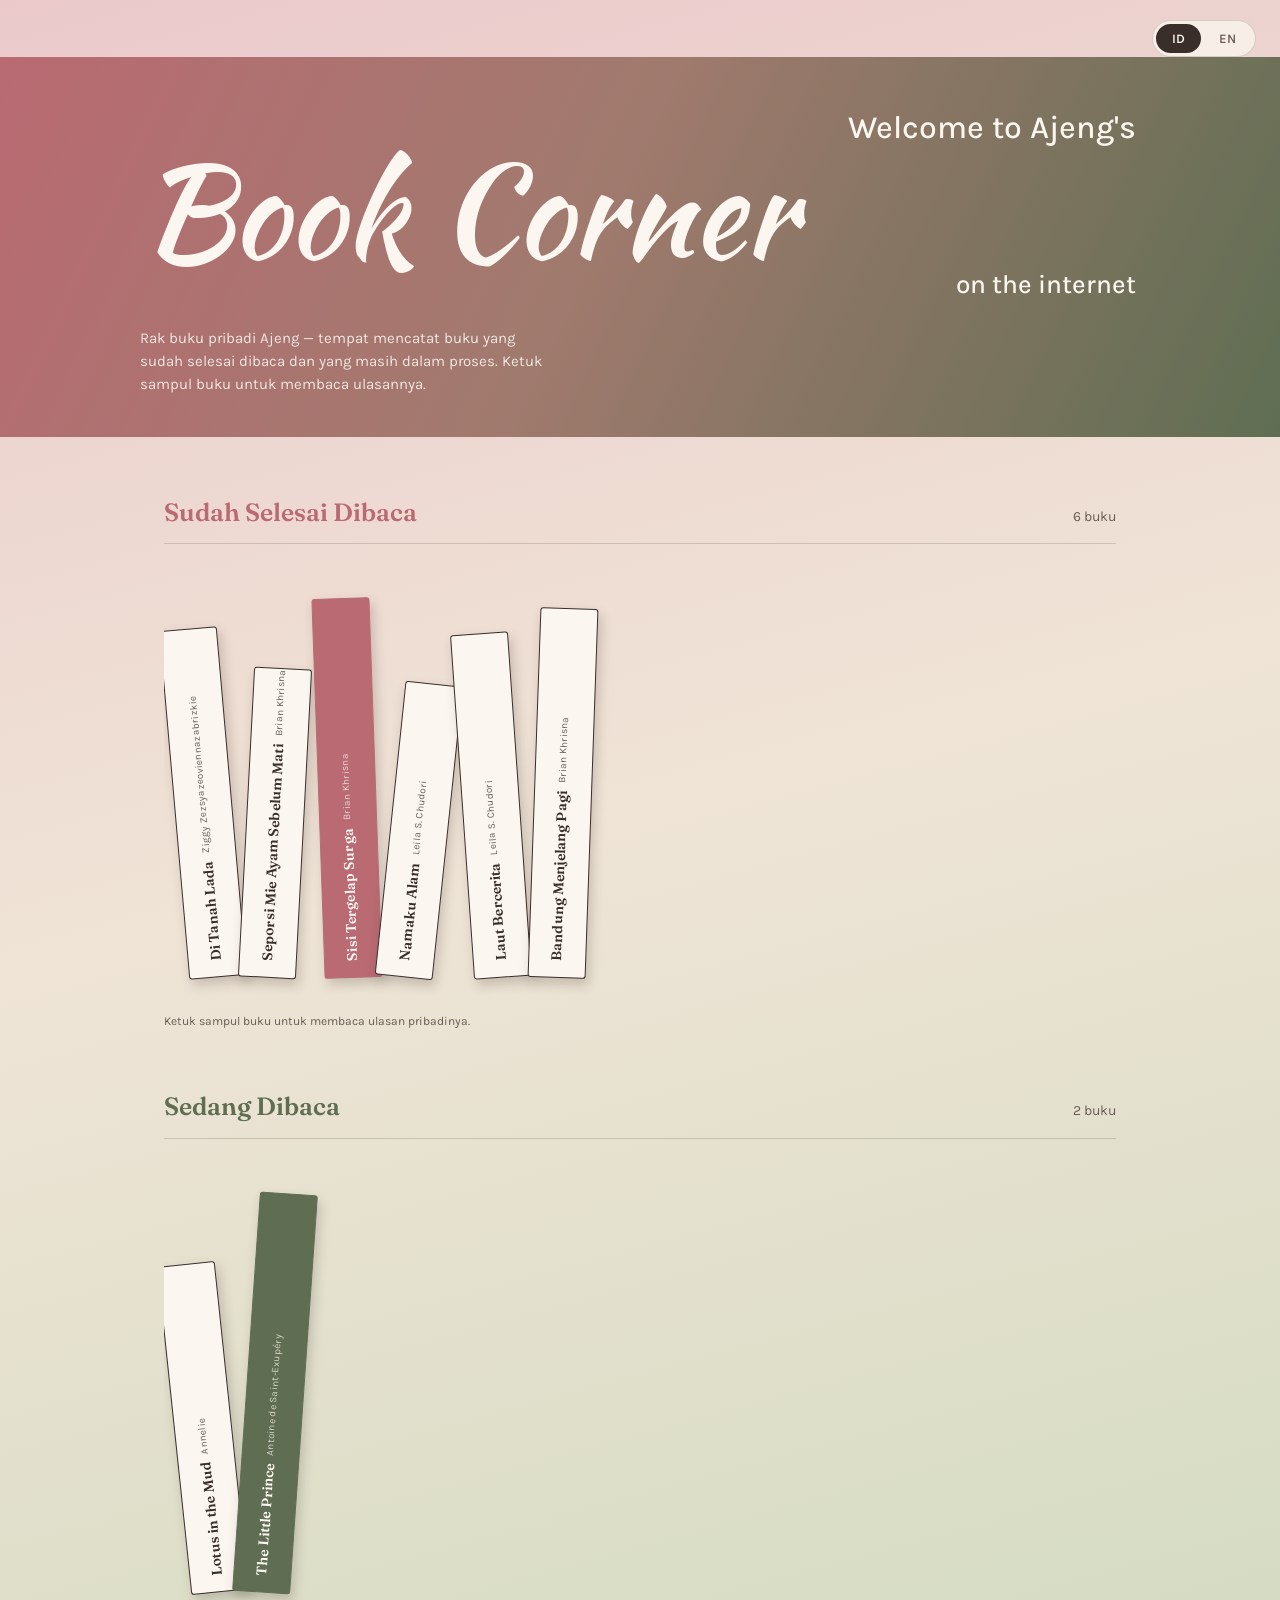
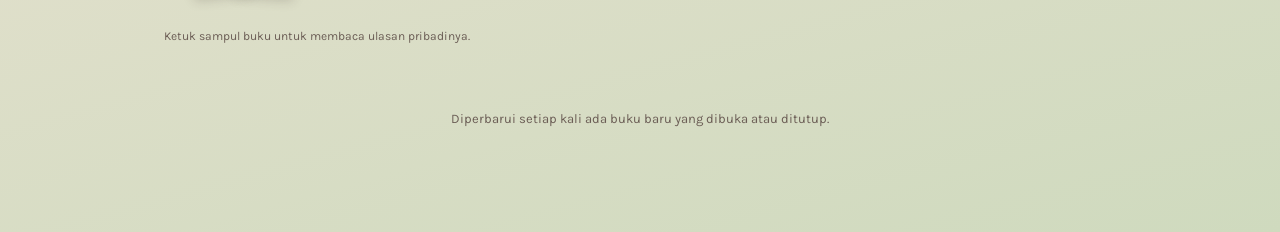
==== index.html @ 212b7562 "Add files via upload" ====
<!DOCTYPE html>
<html lang="id">
<head>
<meta charset="UTF-8">
<meta name="viewport" content="width=device-width, initial-scale=1.0">
<title>Ajeng's Book Corner</title>
<link rel="preconnect" href="https://fonts.googleapis.com">
<link rel="preconnect" href="https://fonts.gstatic.com" crossorigin>
<link href="https://fonts.googleapis.com/css2?family=Fraunces:ital,opsz,wght@0,9..144,500;0,9..144,600;1,9..144,500&family=Kaushan+Script&family=Karla:wght@400;500;600&display=swap" rel="stylesheet">
<link rel="stylesheet" href="styles.css">
<style>
  /* ---- Hero band (mirrors the reference title crop) ---- */
  .hero-band{
    background: linear-gradient(115deg, var(--pink-deep) 0%, #A17A6E 45%, var(--green-deep) 100%);
    color: var(--paper-soft);
    padding: 46px 24px 40px;
    overflow: hidden;
  }

  .hero-inner{ max-width: 1000px; margin: 0 auto; }

  .hero-line1{
    margin: 0;
    text-align: right;
    font-family: 'Karla', sans-serif;
    font-weight: 500;
    font-size: clamp(20px, 3.4vw, 32px);
    padding-right: 4px;
  }

  .hero-script{
    margin: -6px 0 -10px;
    font-family: 'Kaushan Script', cursive;
    font-weight: 400;
    font-size: clamp(52px, 11vw, 128px);
    line-height: 1;
    color: var(--paper-soft);
  }

  .hero-line3{
    margin: 0;
    text-align: right;
    font-family: 'Karla', sans-serif;
    font-weight: 500;
    font-size: clamp(18px, 2.6vw, 26px);
    padding-right: 4px;
  }

  .hero-sub{
    max-width: 46ch;
    margin: 22px 0 0;
    color: rgba(251,247,240,0.88);
    font-size: 15px;
  }

  /* ---- Shelf sections ---- */
  .shelf{ margin-top: 56px; }

  .shelf-head{
    display:flex;
    align-items: baseline;
    justify-content: space-between;
    gap: 16px;
    border-bottom: 1px solid var(--line);
    padding-bottom: 12px;
    margin-bottom: 8px;
  }

  .shelf-head h2{
    font-family: 'Fraunces', serif;
    font-weight: 600;
    font-size: 25px;
    margin: 0;
  }

  .shelf.finished .shelf-head h2{ color: var(--pink-deep); }
  .shelf.reading .shelf-head h2{ color: var(--green-deep); }

  .shelf-count{ font-size: 14px; color: var(--ink-soft); white-space: nowrap; }

  /* ---- Tilted spine shelf ---- */
  .shelf-visual{
    display:flex;
    align-items: flex-end;
    gap: 14px;
    padding: 46px 10px 30px;
    overflow-x: auto;
    overflow-y: visible;
  }

  .spine{
    flex-shrink: 0;
    width: 58px;
    height: var(--h, 330px);
    background: var(--paper-soft);
    border: 1px solid var(--ink);
    border-radius: 3px;
    display: flex;
    align-items: center;
    justify-content: center;
    padding: 16px 6px;
    text-decoration: none;
    color: var(--ink);
    box-shadow: 3px 6px 12px rgba(58,46,42,0.22);
    transform: rotate(var(--rot, 0deg));
    transition: transform 0.2s ease;
    cursor: pointer;
  }

  .spine:hover, .spine:focus-visible{
    transform: rotate(var(--rot, 0deg)) translateY(-10px);
  }

  .spine--accent-pink{ background: var(--pink-deep); color: var(--paper-soft); border-color: var(--pink-deep); }
  .spine--accent-green{ background: var(--green-deep); color: var(--paper-soft); border-color: var(--green-deep); }

  .spine-text{
    writing-mode: vertical-rl;
    transform: rotate(180deg);
    display: flex;
    align-items: center;
    gap: 8px;
    height: 100%;
  }

  .spine-title{
    font-family: 'Fraunces', serif;
    font-weight: 600;
    font-size: 14px;
    letter-spacing: 0.01em;
    white-space: nowrap;
  }

  .spine-author{
    font-family: 'Karla', sans-serif;
    font-size: 10px;
    letter-spacing: 0.03em;
    white-space: nowrap;
    opacity: 0.75;
  }

  .shelf-note{
    font-size: 12px;
    color: var(--ink-soft);
    margin: 4px 0 0;
  }

  @media (max-width: 640px){
    .hero-band{ padding: 34px 18px 30px; }
    .hero-line1, .hero-line3{ text-align: left; }
    .shelf-visual{ justify-content: flex-start; }
  }
</style>
</head>
<body>

  <div class="topbar">
    <div class="lang-toggle" role="group" aria-label="Language / Bahasa">
      <button type="button" id="btn-id" aria-pressed="true">ID</button>
      <button type="button" id="btn-en" aria-pressed="false">EN</button>
    </div>
  </div>

  <div class="hero-band">
    <div class="hero-inner">
      <p class="hero-line1">Welcome to Ajeng's</p>
      <h1 class="hero-script">Book Corner</h1>
      <p class="hero-line3">on the internet</p>
      <p class="hero-sub" data-lang="id">Rak buku pribadi Ajeng — tempat mencatat buku yang sudah selesai dibaca dan yang masih dalam proses. Ketuk sampul buku untuk membaca ulasannya.</p>
      <p class="hero-sub" data-lang="en">Ajeng's personal shelf — a place to keep track of the books she's finished and the ones she's still working through. Tap a spine to read the review.</p>
    </div>
  </div>

  <div class="wrap">

    <section class="shelf finished">
      <div class="shelf-head">
        <h2 data-lang="id">Sudah Selesai Dibaca</h2>
        <h2 data-lang="en">Finished Reading</h2>
        <span class="shelf-count">6 <span data-lang="id">buku</span><span data-lang="en">books</span></span>
      </div>

      <div class="shelf-visual">
        <a class="spine" style="--rot:-5deg; --h:350px;" href="review.html?book=di-tanah-lada" aria-label="Di Tanah Lada oleh Ziggy Zezsyazeoviennazabrizkie — baca review">
          <span class="spine-text">
            <span class="spine-title">Di Tanah Lada</span>
            <span class="spine-author">Ziggy Zezsyazeoviennazabrizkie</span>
          </span>
        </a>

        <a class="spine" style="--rot:3deg; --h:310px;" href="review.html?book=seporsi-mie-ayam-sebelum-mati" aria-label="Seporsi Mie Ayam Sebelum Mati oleh Brian Khrisna — baca review">
          <span class="spine-text">
            <span class="spine-title">Seporsi Mie Ayam Sebelum Mati</span>
            <span class="spine-author">Brian Khrisna</span>
          </span>
        </a>

        <a class="spine spine--accent-pink" style="--rot:-2deg; --h:380px;" href="review.html?book=sisi-tergelap-surga" aria-label="Sisi Tergelap Surga oleh Brian Khrisna — baca review">
          <span class="spine-text">
            <span class="spine-title">Sisi Tergelap Surga</span>
            <span class="spine-author">Brian Khrisna</span>
          </span>
        </a>

        <a class="spine" style="--rot:6deg; --h:295px;" href="review.html?book=namaku-alam" aria-label="Namaku Alam oleh Leila S. Chudori — baca review">
          <span class="spine-text">
            <span class="spine-title">Namaku Alam</span>
            <span class="spine-author">Leila S. Chudori</span>
          </span>
        </a>

        <a class="spine" style="--rot:-4deg; --h:345px;" href="review.html?book=laut-bercerita" aria-label="Laut Bercerita oleh Leila S. Chudori — baca review">
          <span class="spine-text">
            <span class="spine-title">Laut Bercerita</span>
            <span class="spine-author">Leila S. Chudori</span>
          </span>
        </a>

        <a class="spine" style="--rot:2deg; --h:370px;" href="review.html?book=bandung-menjelang-pagi" aria-label="Bandung Menjelang Pagi oleh Brian Khrisna — baca review">
          <span class="spine-text">
            <span class="spine-title">Bandung Menjelang Pagi</span>
            <span class="spine-author">Brian Khrisna</span>
          </span>
        </a>
      </div>
      <p class="shelf-note" data-lang="id">Ketuk sampul buku untuk membaca ulasan pribadinya.</p>
      <p class="shelf-note" data-lang="en">Tap a spine to read its personal review.</p>
    </section>

    <section class="shelf reading">
      <div class="shelf-head">
        <h2 data-lang="id">Sedang Dibaca</h2>
        <h2 data-lang="en">Currently Reading</h2>
        <span class="shelf-count">2 <span data-lang="id">buku</span><span data-lang="en">books</span></span>
      </div>

      <div class="shelf-visual">
        <a class="spine" style="--rot:-6deg; --h:330px;" href="review.html?book=lotus-in-the-mud" aria-label="Lotus in the Mud oleh Annelie — baca review">
          <span class="spine-text">
            <span class="spine-title">Lotus in the Mud</span>
            <span class="spine-author">Annelie</span>
          </span>
        </a>

        <a class="spine spine--accent-green" style="--rot:4deg; --h:400px;" href="review.html?book=the-little-prince" aria-label="The Little Prince oleh Antoine de Saint-Exupéry — baca review">
          <span class="spine-text">
            <span class="spine-title">The Little Prince</span>
            <span class="spine-author">Antoine de Saint-Exupéry</span>
          </span>
        </a>
      </div>
      <p class="shelf-note" data-lang="id">Ketuk sampul buku untuk membaca ulasan pribadinya.</p>
      <p class="shelf-note" data-lang="en">Tap a spine to read its personal review.</p>
    </section>

    <footer>
      <p data-lang="id">Diperbarui setiap kali ada buku baru yang dibuka atau ditutup.</p>
      <p data-lang="en">Updated every time a new book gets opened or closed.</p>
    </footer>

  </div>

<script>
  const body = document.body;
  const btnId = document.getElementById('btn-id');
  const btnEn = document.getElementById('btn-en');

  function setLang(lang){
    const isEn = lang === 'en';
    body.classList.toggle('lang-en', isEn);
    body.setAttribute('lang', lang);
    btnId.setAttribute('aria-pressed', String(!isEn));
    btnEn.setAttribute('aria-pressed', String(isEn));
  }

  btnId.addEventListener('click', () => setLang('id'));
  btnEn.addEventListener('click', () => setLang('en'));
</script>

</body>
</html>
---- styles.css ----
:root{
  --pink: #D8959B;
  --pink-deep: #B96A72;
  --green: #829672;
  --green-deep: #5F6E52;
  --paper: #F5EFE6;
  --paper-soft: #FBF7F0;
  --ink: #3A2E2A;
  --ink-soft: #6B5D55;
  --line: rgba(58,46,42,0.18);
}

*{ box-sizing: border-box; }
html{ scroll-behavior: smooth; }

body{
  margin:0;
  font-family: 'Karla', sans-serif;
  color: var(--ink);
  background: linear-gradient(165deg, #EBC9CB 0%, #EFE4D6 45%, #CFDABE 100%);
  line-height: 1.55;
  min-height: 100vh;
}

a{ color: inherit; }
:focus-visible{ outline: 2px solid var(--ink); outline-offset: 3px; }

.wrap{ max-width: 1000px; margin: 0 auto; padding: 0 24px 90px; }

/* ---- Top bar / language toggle (shared) ---- */
.topbar{
  display:flex;
  justify-content: flex-end;
  padding: 20px 24px 0;
}

.lang-toggle{
  display:flex;
  background: rgba(251,247,240,0.75);
  border: 1px solid var(--line);
  border-radius: 999px;
  padding: 3px;
  gap: 2px;
}

.lang-toggle button{
  font-family: 'Karla', sans-serif;
  font-size: 13px;
  font-weight: 600;
  border: none;
  background: transparent;
  color: var(--ink-soft);
  padding: 7px 16px;
  border-radius: 999px;
  cursor: pointer;
  transition: background 0.2s ease, color 0.2s ease;
}

.lang-toggle button[aria-pressed="true"]{
  background: var(--ink);
  color: var(--paper-soft);
}

footer{
  margin-top: 64px;
  text-align:center;
  font-size: 13px;
  color: var(--ink-soft);
}

/* ---- i18n visibility (shared) ---- */
[data-lang="en"]{ display: none; }
body.lang-en [data-lang="id"]{ display: none; }
body.lang-en [data-lang="en"]{ display: initial; }

@media (prefers-reduced-motion: reduce){
  html{ scroll-behavior: auto; }
  *{ transition: none !important; }
}
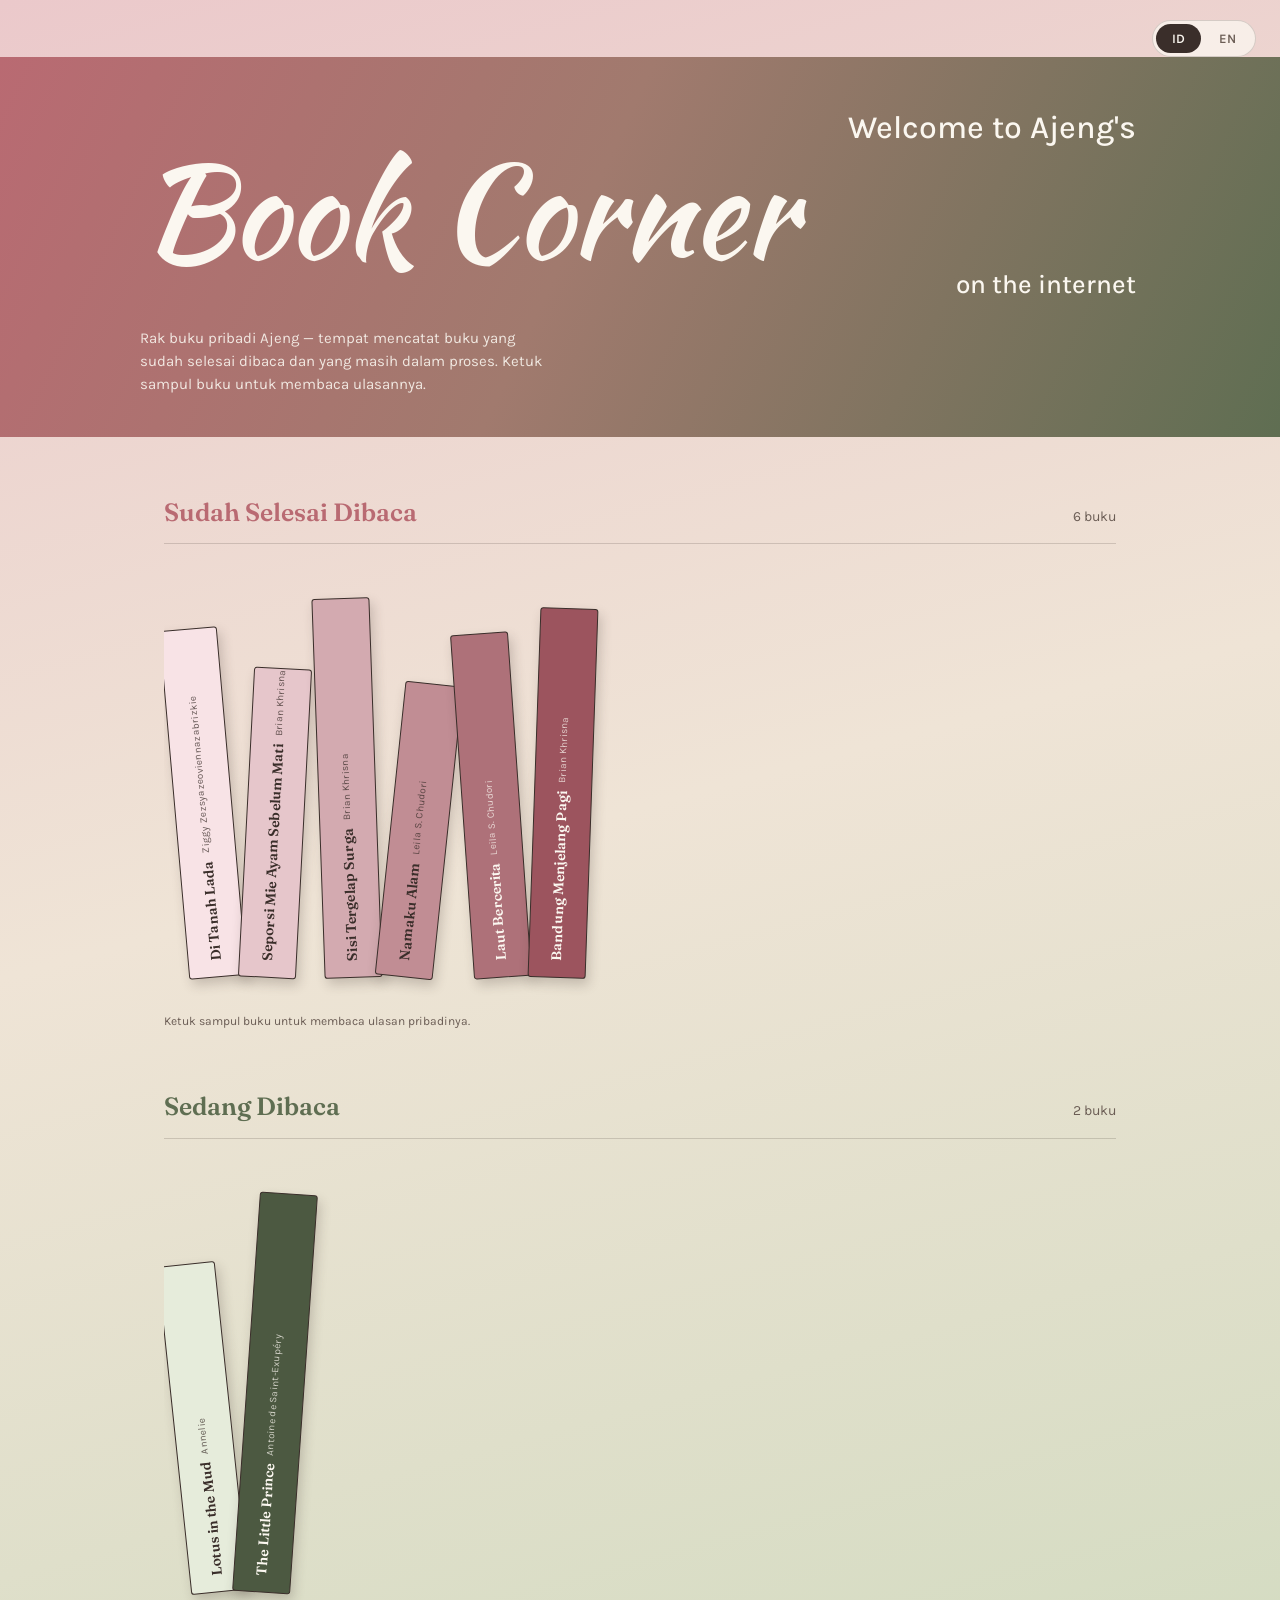
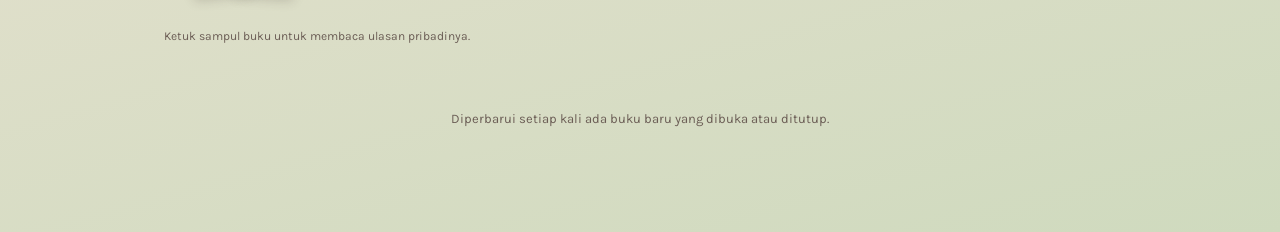
==== commit f9b77688: "Add files via upload" ====
--- a/index.html
+++ b/index.html
@@ -111,8 +111,20 @@
     transform: rotate(var(--rot, 0deg)) translateY(-10px);
   }
 
-  .spine--accent-pink{ background: var(--pink-deep); color: var(--paper-soft); border-color: var(--pink-deep); }
-  .spine--accent-green{ background: var(--green-deep); color: var(--paper-soft); border-color: var(--green-deep); }
+  .spine--accent-pink{ background: var(--pink-deep); color: var(--paper-soft); border-color: var(--ink); }
+  .spine--accent-green{ background: var(--green-deep); color: var(--paper-soft); border-color: var(--ink); }
+
+  /* Finished shelf: light pink -> deep pink gradient, one shade per book */
+  .spine--pink-1{ background: #F8E3E6; color: var(--ink); }
+  .spine--pink-2{ background: #E6C6CB; color: var(--ink); }
+  .spine--pink-3{ background: #D3AAB0; color: var(--ink); }
+  .spine--pink-4{ background: #C18D94; color: var(--ink); }
+  .spine--pink-5{ background: #AE7179; color: var(--paper-soft); }
+  .spine--pink-6{ background: #9C545E; color: var(--paper-soft); }
+
+  /* Reading shelf: light sage -> deep sage gradient, one shade per book */
+  .spine--sage-1{ background: #E6ECDB; color: var(--ink); }
+  .spine--sage-2{ background: #4C5941; color: var(--paper-soft); }
 
   .spine-text{
     writing-mode: vertical-rl;
@@ -181,42 +193,42 @@
       </div>
 
       <div class="shelf-visual">
-        <a class="spine" style="--rot:-5deg; --h:350px;" href="review.html?book=di-tanah-lada" aria-label="Di Tanah Lada oleh Ziggy Zezsyazeoviennazabrizkie — baca review">
+        <a class="spine spine--pink-1" style="--rot:-5deg; --h:350px;" href="review.html?book=di-tanah-lada" aria-label="Di Tanah Lada oleh Ziggy Zezsyazeoviennazabrizkie — baca review">
           <span class="spine-text">
             <span class="spine-title">Di Tanah Lada</span>
             <span class="spine-author">Ziggy Zezsyazeoviennazabrizkie</span>
           </span>
         </a>
 
-        <a class="spine" style="--rot:3deg; --h:310px;" href="review.html?book=seporsi-mie-ayam-sebelum-mati" aria-label="Seporsi Mie Ayam Sebelum Mati oleh Brian Khrisna — baca review">
+        <a class="spine spine--pink-2" style="--rot:3deg; --h:310px;" href="review.html?book=seporsi-mie-ayam-sebelum-mati" aria-label="Seporsi Mie Ayam Sebelum Mati oleh Brian Khrisna — baca review">
           <span class="spine-text">
             <span class="spine-title">Seporsi Mie Ayam Sebelum Mati</span>
             <span class="spine-author">Brian Khrisna</span>
           </span>
         </a>
 
-        <a class="spine spine--accent-pink" style="--rot:-2deg; --h:380px;" href="review.html?book=sisi-tergelap-surga" aria-label="Sisi Tergelap Surga oleh Brian Khrisna — baca review">
+        <a class="spine spine--pink-3" style="--rot:-2deg; --h:380px;" href="review.html?book=sisi-tergelap-surga" aria-label="Sisi Tergelap Surga oleh Brian Khrisna — baca review">
           <span class="spine-text">
             <span class="spine-title">Sisi Tergelap Surga</span>
             <span class="spine-author">Brian Khrisna</span>
           </span>
         </a>
 
-        <a class="spine" style="--rot:6deg; --h:295px;" href="review.html?book=namaku-alam" aria-label="Namaku Alam oleh Leila S. Chudori — baca review">
+        <a class="spine spine--pink-4" style="--rot:6deg; --h:295px;" href="review.html?book=namaku-alam" aria-label="Namaku Alam oleh Leila S. Chudori — baca review">
           <span class="spine-text">
             <span class="spine-title">Namaku Alam</span>
             <span class="spine-author">Leila S. Chudori</span>
           </span>
         </a>
 
-        <a class="spine" style="--rot:-4deg; --h:345px;" href="review.html?book=laut-bercerita" aria-label="Laut Bercerita oleh Leila S. Chudori — baca review">
+        <a class="spine spine--pink-5" style="--rot:-4deg; --h:345px;" href="review.html?book=laut-bercerita" aria-label="Laut Bercerita oleh Leila S. Chudori — baca review">
           <span class="spine-text">
             <span class="spine-title">Laut Bercerita</span>
             <span class="spine-author">Leila S. Chudori</span>
           </span>
         </a>
 
-        <a class="spine" style="--rot:2deg; --h:370px;" href="review.html?book=bandung-menjelang-pagi" aria-label="Bandung Menjelang Pagi oleh Brian Khrisna — baca review">
+        <a class="spine spine--pink-6" style="--rot:2deg; --h:370px;" href="review.html?book=bandung-menjelang-pagi" aria-label="Bandung Menjelang Pagi oleh Brian Khrisna — baca review">
           <span class="spine-text">
             <span class="spine-title">Bandung Menjelang Pagi</span>
             <span class="spine-author">Brian Khrisna</span>
@@ -235,14 +247,14 @@
       </div>
 
       <div class="shelf-visual">
-        <a class="spine" style="--rot:-6deg; --h:330px;" href="review.html?book=lotus-in-the-mud" aria-label="Lotus in the Mud oleh Annelie — baca review">
+        <a class="spine spine--sage-1" style="--rot:-6deg; --h:330px;" href="review.html?book=lotus-in-the-mud" aria-label="Lotus in the Mud oleh Annelie — baca review">
           <span class="spine-text">
             <span class="spine-title">Lotus in the Mud</span>
             <span class="spine-author">Annelie</span>
           </span>
         </a>
 
-        <a class="spine spine--accent-green" style="--rot:4deg; --h:400px;" href="review.html?book=the-little-prince" aria-label="The Little Prince oleh Antoine de Saint-Exupéry — baca review">
+        <a class="spine spine--sage-2" style="--rot:4deg; --h:400px;" href="review.html?book=the-little-prince" aria-label="The Little Prince oleh Antoine de Saint-Exupéry — baca review">
           <span class="spine-text">
             <span class="spine-title">The Little Prince</span>
             <span class="spine-author">Antoine de Saint-Exupéry</span>
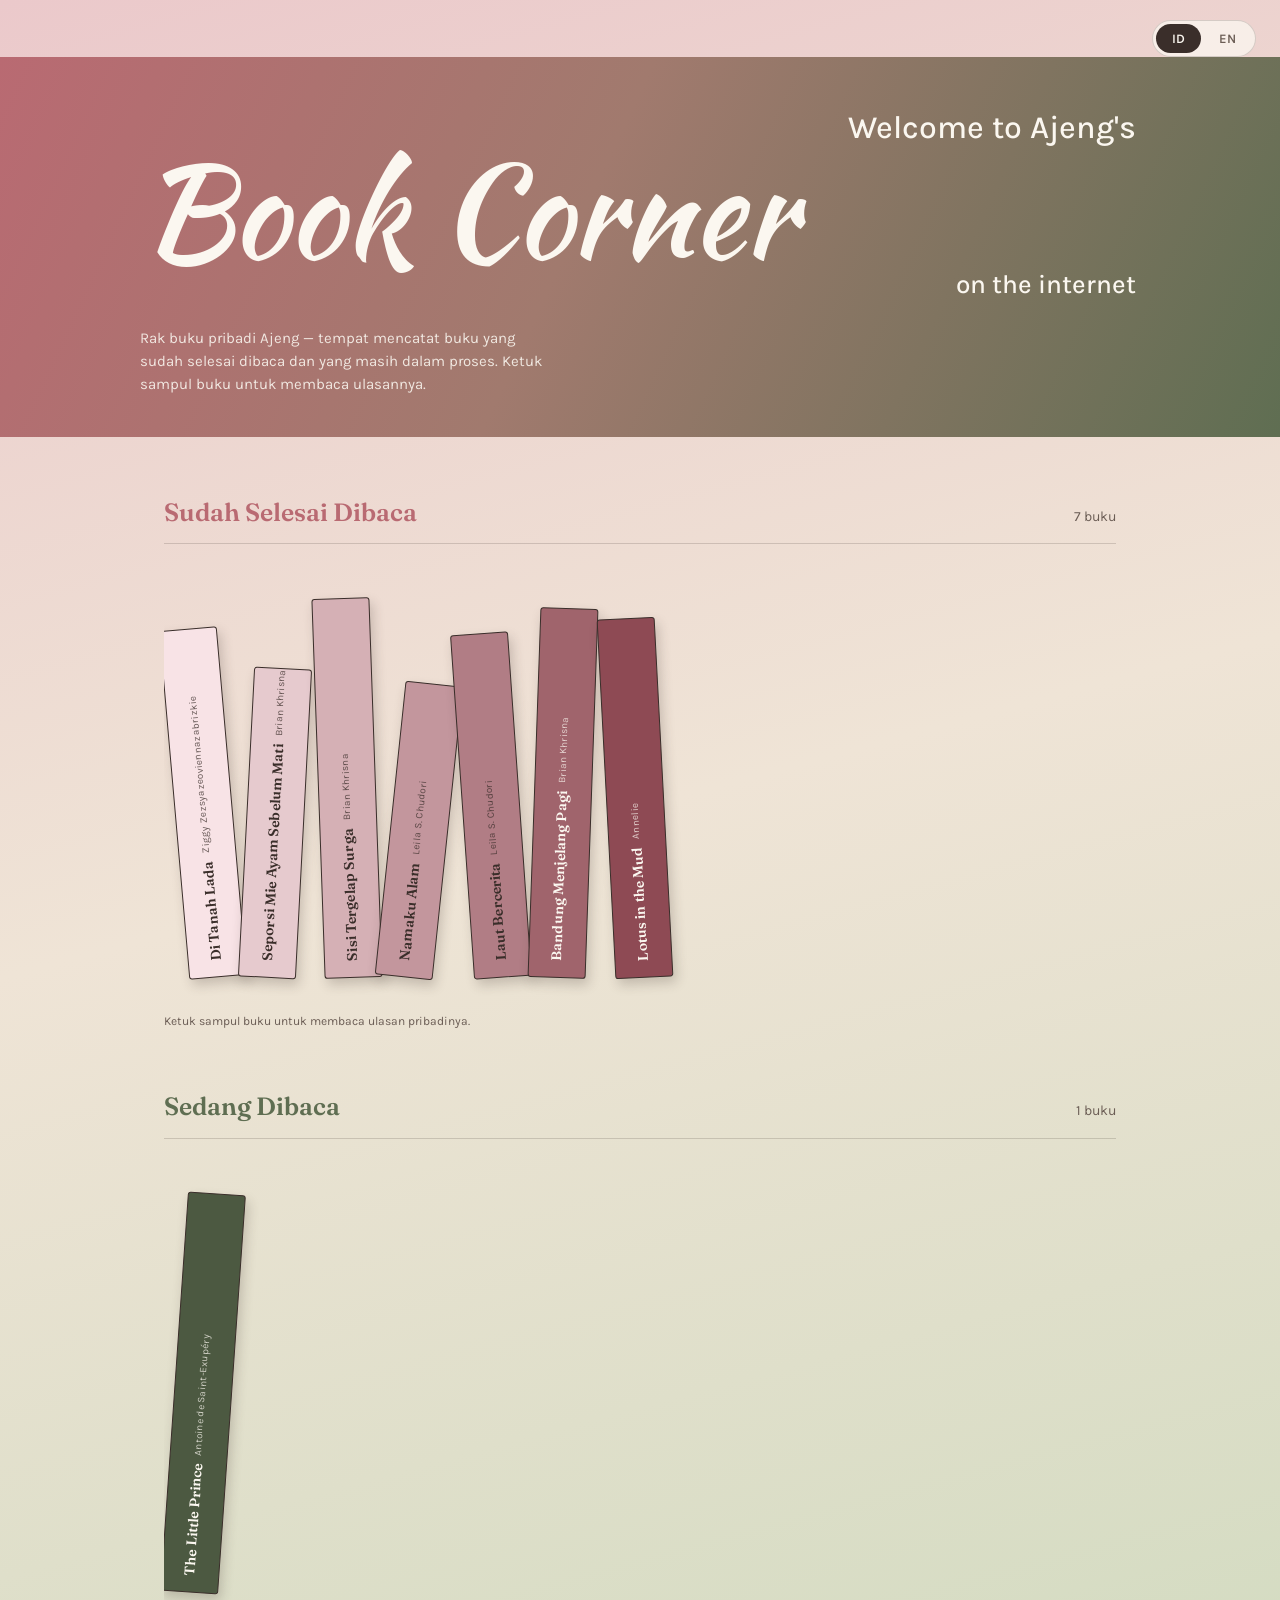
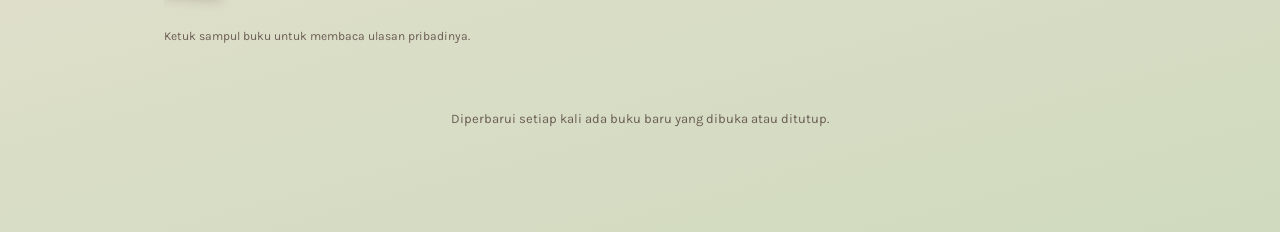
==== commit a33becb9: "Add files via upload" ====
--- a/index.html
+++ b/index.html
@@ -116,13 +116,14 @@
 
   /* Finished shelf: light pink -> deep pink gradient, one shade per book */
   .spine--pink-1{ background: #F8E3E6; color: var(--ink); }
-  .spine--pink-2{ background: #E6C6CB; color: var(--ink); }
-  .spine--pink-3{ background: #D3AAB0; color: var(--ink); }
-  .spine--pink-4{ background: #C18D94; color: var(--ink); }
-  .spine--pink-5{ background: #AE7179; color: var(--paper-soft); }
-  .spine--pink-6{ background: #9C545E; color: var(--paper-soft); }
-
-  /* Reading shelf: light sage -> deep sage gradient, one shade per book */
+  .spine--pink-2{ background: #E6CACE; color: var(--ink); }
+  .spine--pink-3{ background: #D5B0B5; color: var(--ink); }
+  .spine--pink-4{ background: #C3969D; color: var(--ink); }
+  .spine--pink-5{ background: #B17D85; color: var(--ink); }
+  .spine--pink-6{ background: #A0646C; color: var(--paper-soft); }
+  .spine--pink-7{ background: #8E4A54; color: var(--paper-soft); }
+
+  /* Reading shelf */
   .spine--sage-1{ background: #E6ECDB; color: var(--ink); }
   .spine--sage-2{ background: #4C5941; color: var(--paper-soft); }
 
@@ -189,7 +190,7 @@
       <div class="shelf-head">
         <h2 data-lang="id">Sudah Selesai Dibaca</h2>
         <h2 data-lang="en">Finished Reading</h2>
-        <span class="shelf-count">6 <span data-lang="id">buku</span><span data-lang="en">books</span></span>
+        <span class="shelf-count">7 <span data-lang="id">buku</span><span data-lang="en">books</span></span>
       </div>
 
       <div class="shelf-visual">
@@ -232,6 +233,13 @@
           <span class="spine-text">
             <span class="spine-title">Bandung Menjelang Pagi</span>
             <span class="spine-author">Brian Khrisna</span>
+          </span>
+        </a>
+
+        <a class="spine spine--pink-7" style="--rot:-3deg; --h:360px;" href="review.html?book=lotus-in-the-mud" aria-label="Lotus in the Mud oleh Annelie — baca review">
+          <span class="spine-text">
+            <span class="spine-title">Lotus in the Mud</span>
+            <span class="spine-author">Annelie</span>
           </span>
         </a>
       </div>
@@ -243,17 +251,10 @@
       <div class="shelf-head">
         <h2 data-lang="id">Sedang Dibaca</h2>
         <h2 data-lang="en">Currently Reading</h2>
-        <span class="shelf-count">2 <span data-lang="id">buku</span><span data-lang="en">books</span></span>
+        <span class="shelf-count">1 <span data-lang="id">buku</span><span data-lang="en">books</span></span>
       </div>
 
       <div class="shelf-visual">
-        <a class="spine spine--sage-1" style="--rot:-6deg; --h:330px;" href="review.html?book=lotus-in-the-mud" aria-label="Lotus in the Mud oleh Annelie — baca review">
-          <span class="spine-text">
-            <span class="spine-title">Lotus in the Mud</span>
-            <span class="spine-author">Annelie</span>
-          </span>
-        </a>
-
         <a class="spine spine--sage-2" style="--rot:4deg; --h:400px;" href="review.html?book=the-little-prince" aria-label="The Little Prince oleh Antoine de Saint-Exupéry — baca review">
           <span class="spine-text">
             <span class="spine-title">The Little Prince</span>
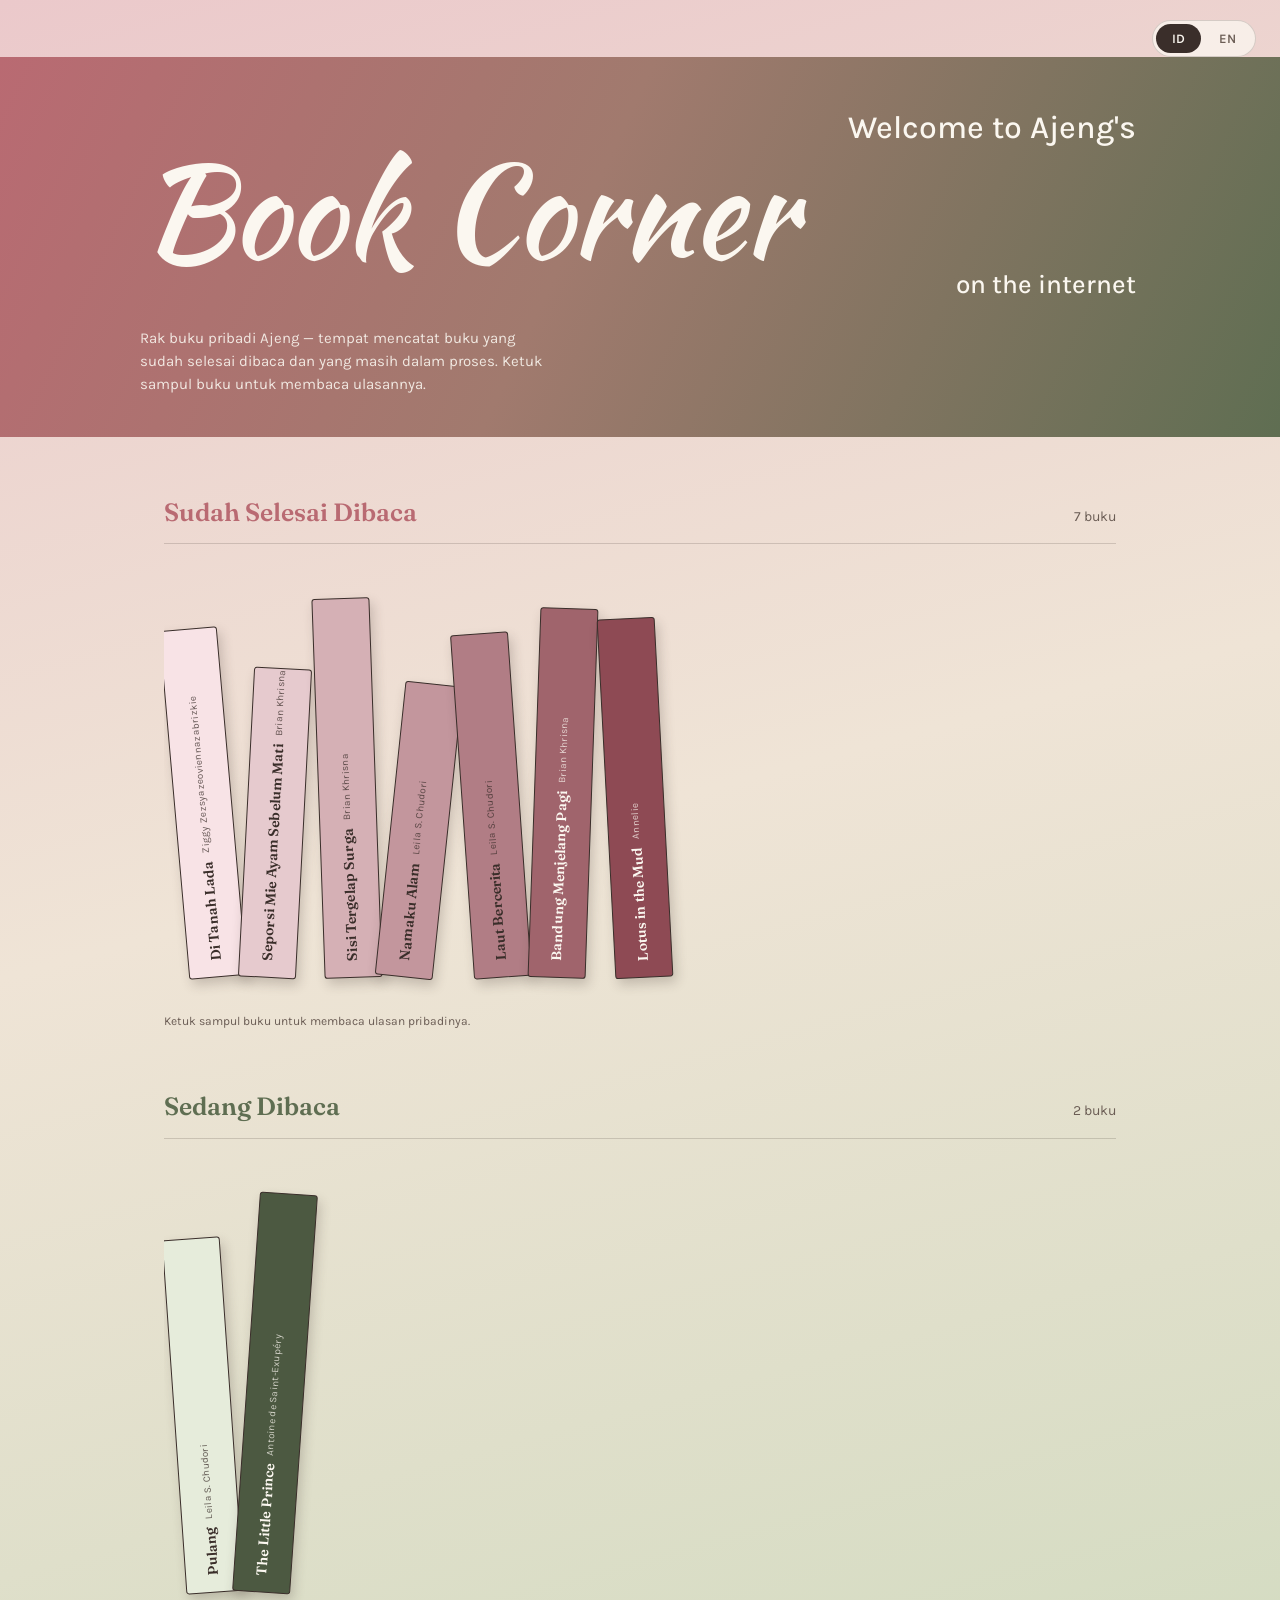
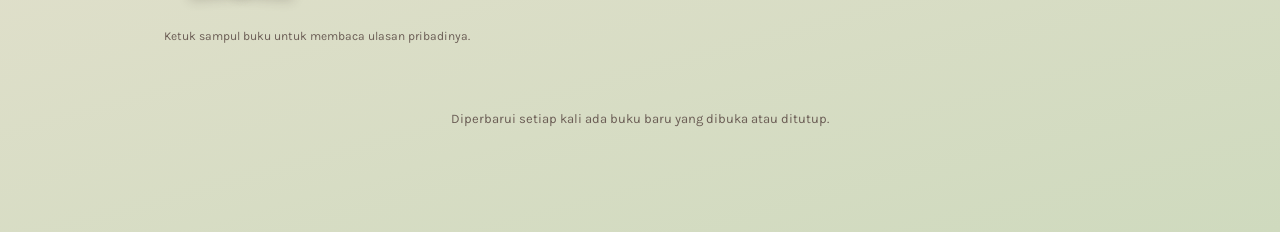
==== commit 957bd92c: "Add files via upload" ====
--- a/index.html
+++ b/index.html
@@ -251,10 +251,17 @@
       <div class="shelf-head">
         <h2 data-lang="id">Sedang Dibaca</h2>
         <h2 data-lang="en">Currently Reading</h2>
-        <span class="shelf-count">1 <span data-lang="id">buku</span><span data-lang="en">books</span></span>
+        <span class="shelf-count">2 <span data-lang="id">buku</span><span data-lang="en">books</span></span>
       </div>
 
       <div class="shelf-visual">
+        <a class="spine spine--sage-1" style="--rot:-4deg; --h:355px;" href="review.html?book=pulang" aria-label="Pulang oleh Leila S. Chudori — baca review">
+          <span class="spine-text">
+            <span class="spine-title">Pulang</span>
+            <span class="spine-author">Leila S. Chudori</span>
+          </span>
+        </a>
+
         <a class="spine spine--sage-2" style="--rot:4deg; --h:400px;" href="review.html?book=the-little-prince" aria-label="The Little Prince oleh Antoine de Saint-Exupéry — baca review">
           <span class="spine-text">
             <span class="spine-title">The Little Prince</span>
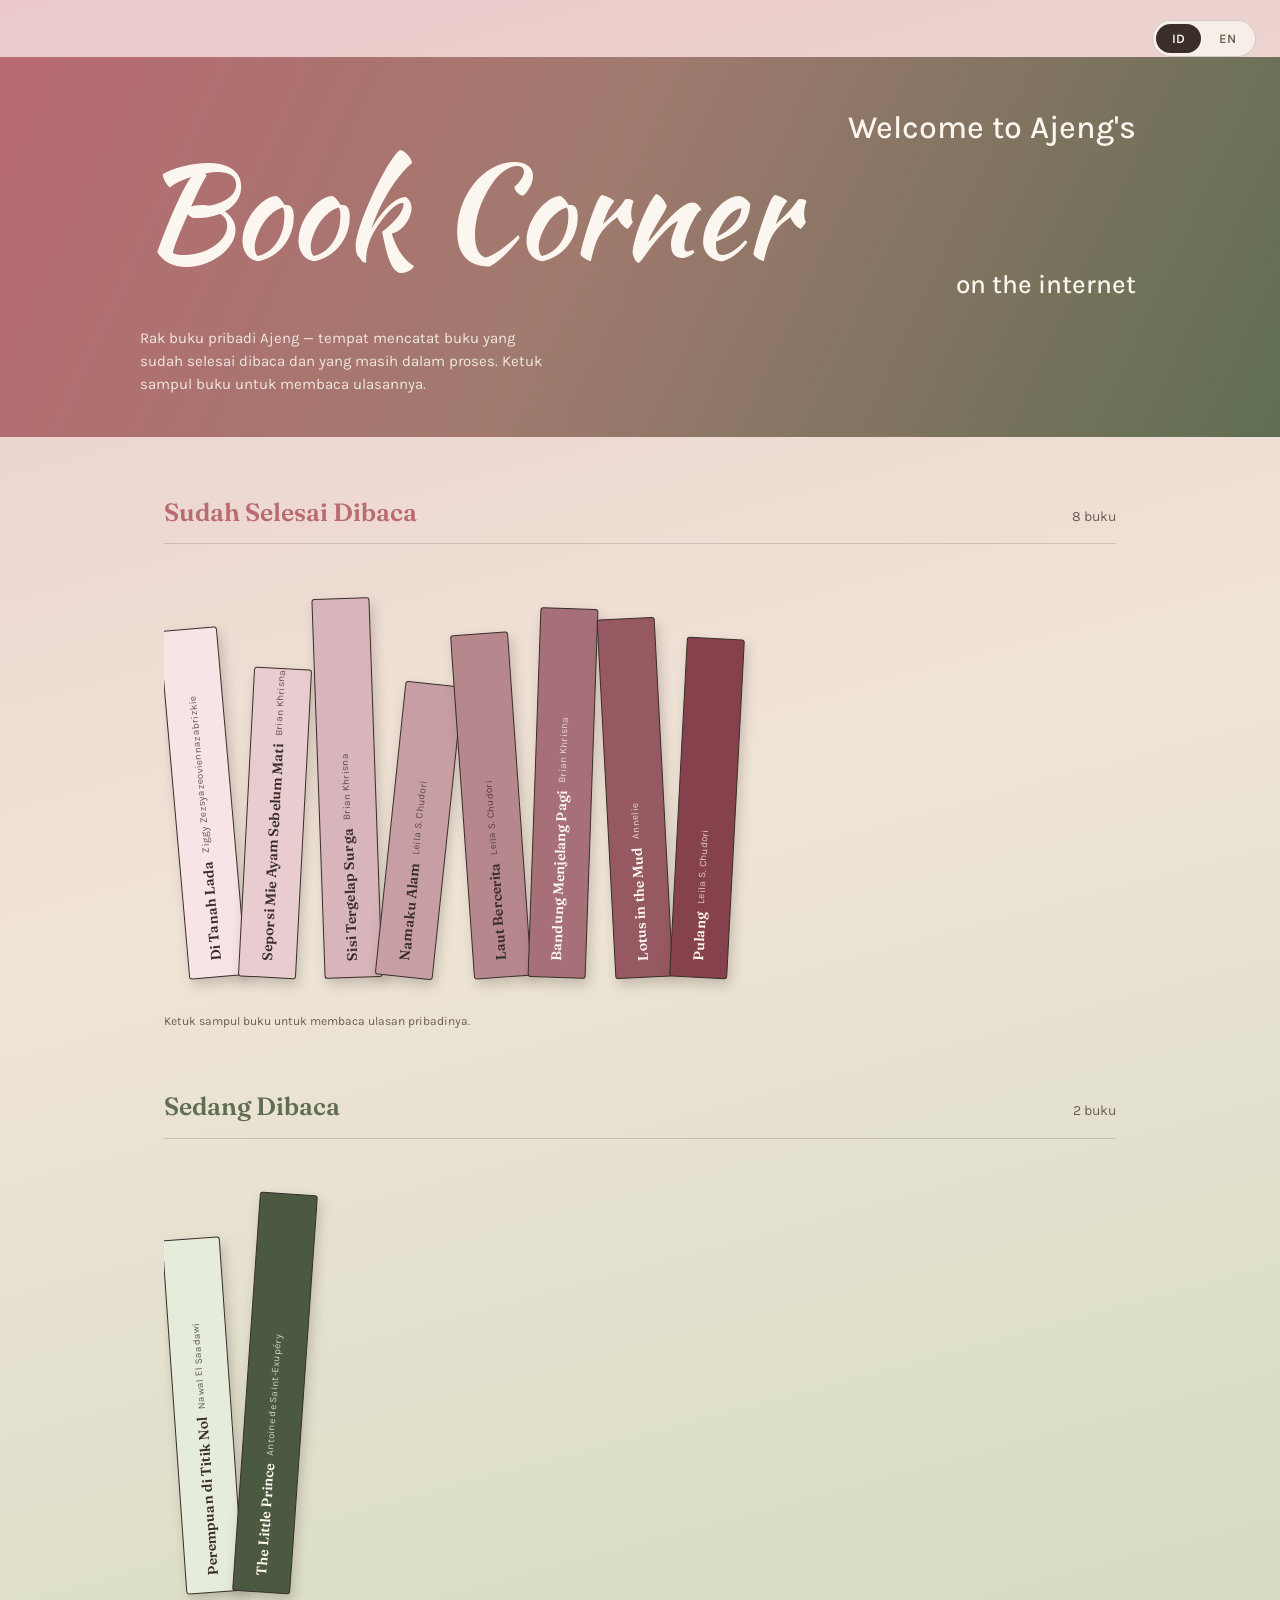
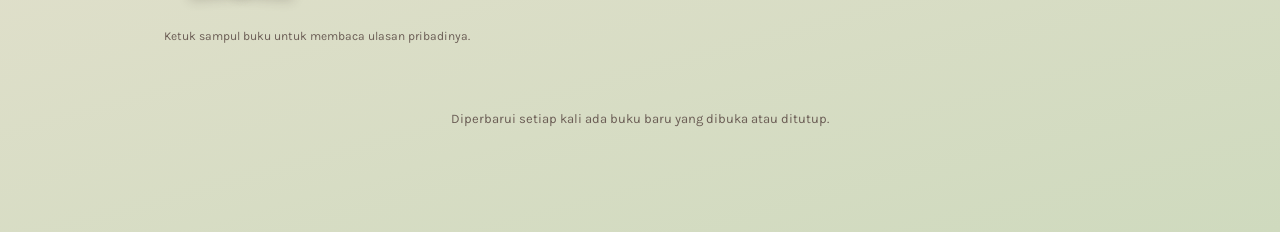
==== commit a5e84e24: "Add files via upload" ====
--- a/index.html
+++ b/index.html
@@ -116,12 +116,13 @@
 
   /* Finished shelf: light pink -> deep pink gradient, one shade per book */
   .spine--pink-1{ background: #F8E3E6; color: var(--ink); }
-  .spine--pink-2{ background: #E6CACE; color: var(--ink); }
-  .spine--pink-3{ background: #D5B0B5; color: var(--ink); }
-  .spine--pink-4{ background: #C3969D; color: var(--ink); }
-  .spine--pink-5{ background: #B17D85; color: var(--ink); }
-  .spine--pink-6{ background: #A0646C; color: var(--paper-soft); }
-  .spine--pink-7{ background: #8E4A54; color: var(--paper-soft); }
+  .spine--pink-2{ background: #E8CCD0; color: var(--ink); }
+  .spine--pink-3{ background: #D7B5BA; color: var(--ink); }
+  .spine--pink-4{ background: #C79EA4; color: var(--ink); }
+  .spine--pink-5{ background: #B7878E; color: var(--ink); }
+  .spine--pink-6{ background: #A77078; color: var(--paper-soft); }
+  .spine--pink-7{ background: #965962; color: var(--paper-soft); }
+  .spine--pink-8{ background: #86424C; color: var(--paper-soft); }
 
   /* Reading shelf */
   .spine--sage-1{ background: #E6ECDB; color: var(--ink); }
@@ -190,7 +191,7 @@
       <div class="shelf-head">
         <h2 data-lang="id">Sudah Selesai Dibaca</h2>
         <h2 data-lang="en">Finished Reading</h2>
-        <span class="shelf-count">7 <span data-lang="id">buku</span><span data-lang="en">books</span></span>
+        <span class="shelf-count">8 <span data-lang="id">buku</span><span data-lang="en">books</span></span>
       </div>
 
       <div class="shelf-visual">
@@ -240,6 +241,13 @@
           <span class="spine-text">
             <span class="spine-title">Lotus in the Mud</span>
             <span class="spine-author">Annelie</span>
+          </span>
+        </a>
+
+        <a class="spine spine--pink-8" style="--rot:3deg; --h:340px;" href="review.html?book=pulang" aria-label="Pulang oleh Leila S. Chudori — baca review">
+          <span class="spine-text">
+            <span class="spine-title">Pulang</span>
+            <span class="spine-author">Leila S. Chudori</span>
           </span>
         </a>
       </div>
@@ -255,10 +263,10 @@
       </div>
 
       <div class="shelf-visual">
-        <a class="spine spine--sage-1" style="--rot:-4deg; --h:355px;" href="review.html?book=pulang" aria-label="Pulang oleh Leila S. Chudori — baca review">
-          <span class="spine-text">
-            <span class="spine-title">Pulang</span>
-            <span class="spine-author">Leila S. Chudori</span>
+        <a class="spine spine--sage-1" style="--rot:-4deg; --h:355px;" href="review.html?book=perempuan-di-titik-nol" aria-label="Perempuan di Titik Nol oleh Nawal El Saadawi — baca review">
+          <span class="spine-text">
+            <span class="spine-title">Perempuan di Titik Nol</span>
+            <span class="spine-author">Nawal El Saadawi</span>
           </span>
         </a>
 
